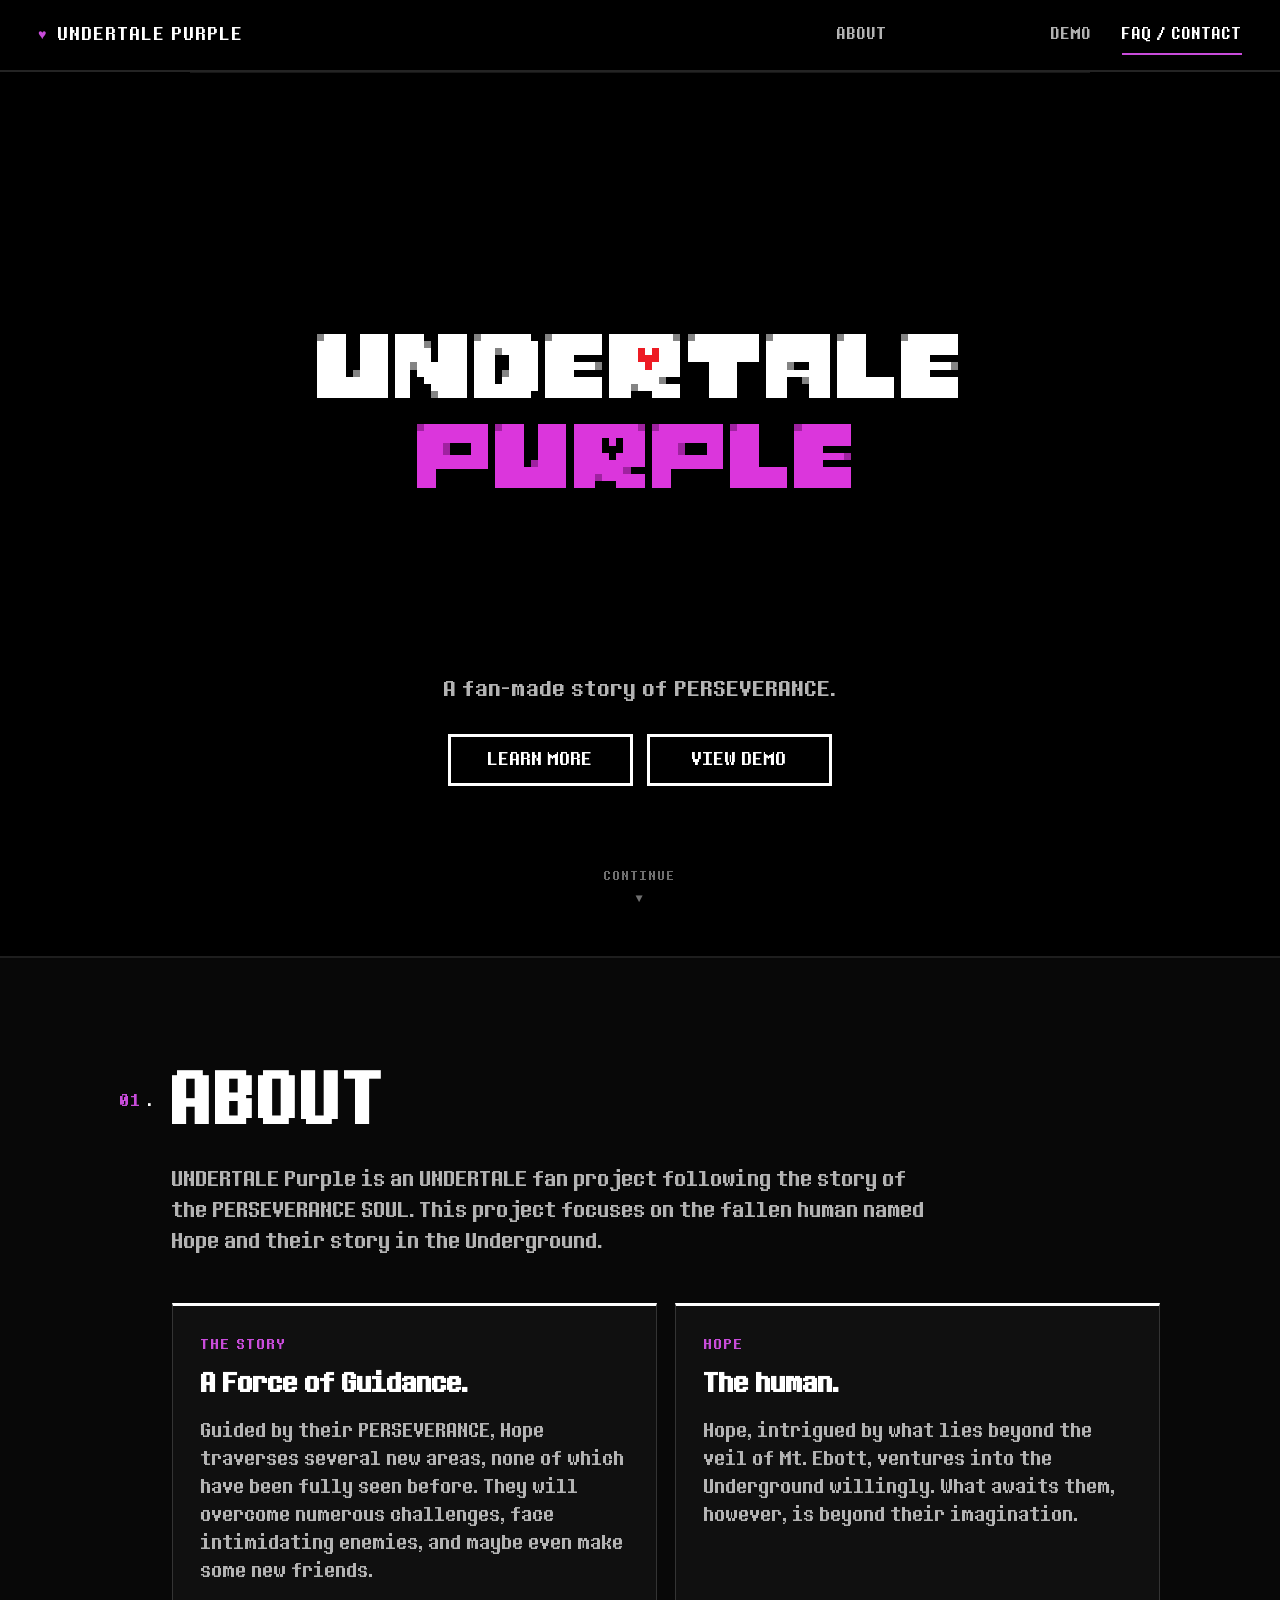
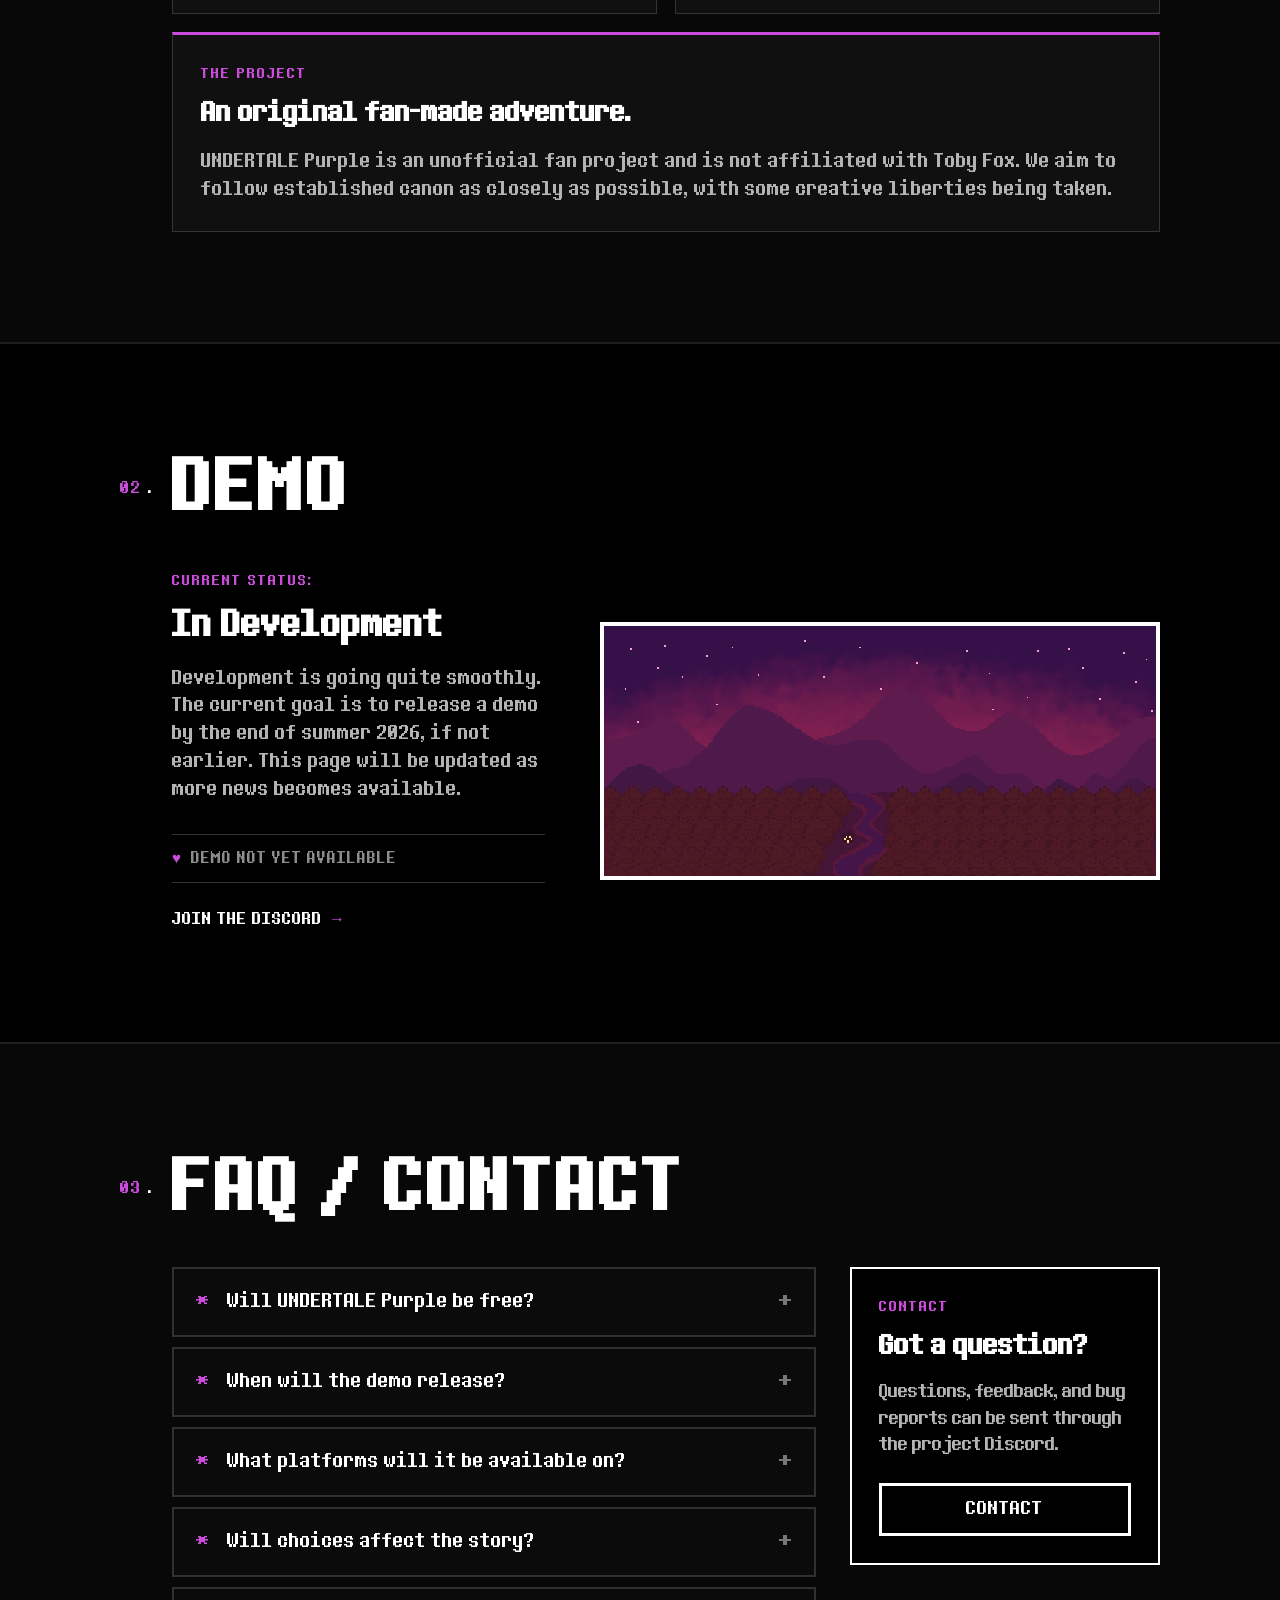
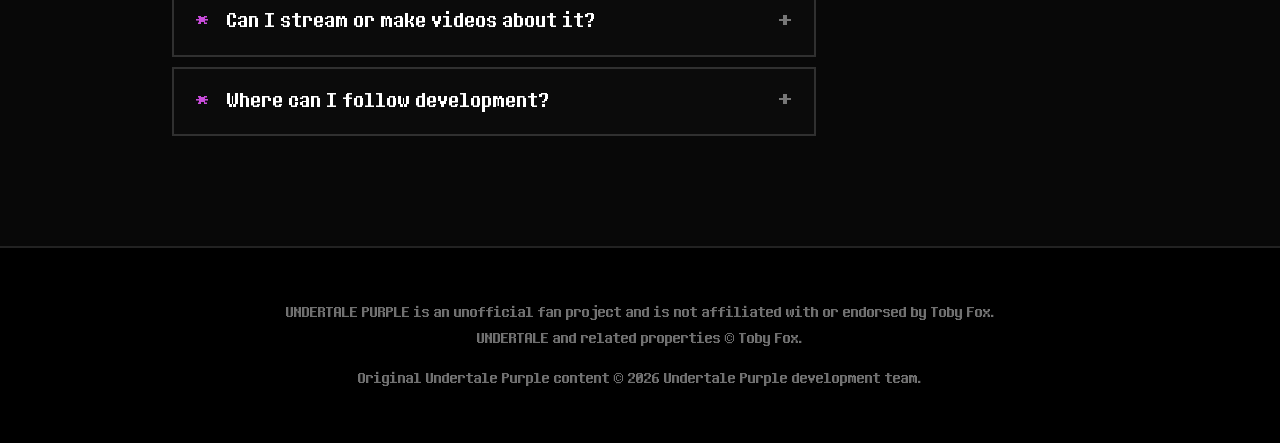
==== index.html @ 8460ae5f "Initial push of the UTP website" ====
<!DOCTYPE html>
<html lang="en">

<head>
    <meta charset="UTF-8">

    <meta
        name="viewport"
        content="width=device-width, initial-scale=1.0"
    >

    <meta
        name="description"
        content="Undertale Purple is an unofficial fan-made Undertale project."
    >

    <title>Undertale Purple</title>

    <link rel="stylesheet" href="style.css">
</head>

<body>

    <header class="topbar">

        <a class="site-name" href="#home">
            <span class="nav-heart">♥</span>
            <span>UNDERTALE PURPLE</span>
        </a>

        <nav class="navigation" aria-label="Main navigation">

            <a href="#about">
                ABOUT
            </a>

            <!--
                This occupies space in the navigation,
                but its text is invisible until hovered.
            -->

            <a
    class="completion-link"
    href="completion.html"
    aria-label="Completion"
>
                <span class="completion-text">
                    COMPLETION
                </span>
            </a>

            <a href="#demo">
                DEMO
            </a>

            <a href="#faq">
                FAQ / CONTACT
            </a>

        </nav>

    </header>

    <main>

        <!-- HERO -->

        <section class="hero" id="home">

            <div class="hero-content">

                <img
                    class="logo"
                    src="images/utp-logo.png"
                    alt="Undertale Purple"
                >

                <p class="tagline">
                    A fan-made story of PERSEVERANCE.
                </p>

                <div class="hero-buttons">

                    <a class="menu-button" href="#about">
                        <span class="button-heart">♥</span>
                        <span>LEARN MORE</span>
                    </a>

                    <a class="menu-button" href="#demo">
                        <span class="button-heart">♥</span>
                        <span>VIEW DEMO</span>
                    </a>

                </div>

            </div>

            <a class="scroll-indicator" href="#about">
                <span>CONTINUE</span>
                <span class="scroll-arrow">▼</span>
            </a>

        </section>

        <!-- ABOUT -->

        <section
            class="content-section about-section"
            id="about"
        >

            <div class="section-inner">

                <header class="section-heading">

                    <span class="section-marker">
                        01
                    </span>

                    <h2>ABOUT</h2>

                </header>

                <p class="section-intro">
                    UNDERTALE Purple is an UNDERTALE fan project
                    following the story of the PERSEVERANCE SOUL.
                    This project focuses on the fallen human named
                    Hope and their story in the Underground.
                </p>

                <div class="about-grid">

                    <article class="info-box">

                        <p class="small-label">
                            THE STORY
                        </p>

                        <h3>
                            A Force of Guidance.
                        </h3>

                        <p>
                            Guided by their PERSEVERANCE, Hope
                            traverses several new areas, none of
                            which have been fully seen before.
                            They will overcome numerous challenges,
                            face intimidating enemies, and maybe
                            even make some new friends.
                        </p>

                    </article>

                    <article class="info-box">

                        <p class="small-label">
                            HOPE
                        </p>

                        <h3>
                            The human.
                        </h3>

                        <p>
                            Hope, intrigued by what lies beyond the
                            veil of Mt. Ebott, ventures into the
                            Underground willingly. What awaits them,
                            however, is beyond their imagination.
                        </p>

                    </article>

                    <article class="info-box project-box">

                        <p class="small-label">
                            THE PROJECT
                        </p>

                        <h3>
                            An original fan-made adventure.
                        </h3>

                        <p>
                            UNDERTALE Purple is an unofficial fan
                            project and is not affiliated with Toby
                            Fox. We aim to follow established canon
                            as closely as possible, with some
                            creative liberties being taken.
                        </p>

                    </article>

                </div>

            </div>

        </section>

        <!-- DEMO -->

        <section
            class="content-section demo-section"
            id="demo"
        >

            <div class="section-inner">

                <header class="section-heading">

                    <span class="section-marker">
                        02
                    </span>

                    <h2>DEMO</h2>

                </header>

                <div class="demo-layout">

                    <div class="demo-copy">

                        <p class="small-label">
                            CURRENT STATUS:
                        </p>

                        <h3>
                            In Development
                        </h3>

                        <p>
                            Development is going quite smoothly.
                            The current goal is to release a demo
                            by the end of summer 2026, if not
                            earlier. This page will be updated as
                            more news becomes available.
                        </p>

                        <div class="status-line">
                            <span class="status-heart">♥</span>
                            <span>DEMO NOT YET AVAILABLE</span>
                        </div>

                        <a
                            class="text-link"
                            href="https://discord.gg/YK6adK9yU7"
                            target="_blank"
                            rel="noopener noreferrer"
                        >
                            JOIN THE DISCORD

                            <span aria-hidden="true">
                                →
                            </span>
                        </a>

                    </div>

                    <div class="demo-screen">

                        <img
                            class="demo-image"
                            src="images/utp-teaser.png"
                            alt="Undertale Purple teaser screenshot"
                        >

                    </div>

                </div>

            </div>

        </section>

        <!-- FAQ / CONTACT -->

        <section
            class="content-section faq-section"
            id="faq"
        >

            <div class="section-inner">

                <header class="section-heading">

                    <span class="section-marker">
                        03
                    </span>

                    <h2>FAQ / CONTACT</h2>

                </header>

                <div class="faq-layout">

                    <div class="faq-list">

                        <details>

                            <summary>
                                Will UNDERTALE Purple be free?
                            </summary>

                            <p>
                                Yes. UNDERTALE Purple is a free,
                                fan-made project and will be
                                available at no cost.
                            </p>

                        </details>

                        <details>

                            <summary>
                                When will the demo release?
                            </summary>

                            <p>
                                The current goal is to release the
                                demo by the end of summer 2026,
                                although this may change depending
                                on development.
                            </p>

                        </details>

                        <details>

                            <summary>
                                What platforms will it be available on?
                            </summary>

                            <p>
                                UNDERTALE Purple is currently being
                                developed for Windows. Support for
                                other platforms is most likely impossible.
                            </p>

                        </details>

                        <details>

                            <summary>
                                Will choices affect the story?
                            </summary>

                            <p>
                                Yes. Extremely.
                            </p>

                        </details>

                        <details>

                            <summary>
                                Can I stream or make videos about it?
                            </summary>

                            <p>
                                Yes. Once a public build is
                                available, you are welcome to
                                stream, record, and create videos
                                featuring UNDERTALE Purple. Just be sure to link the game in the description of the video.
                            </p>

                        </details>

                        <details>

                            <summary>
                                Where can I follow development?
                            </summary>

                            <p>
                                Join the UNDERTALE Purple Updates Discord server for exclusive
                                previews, announcements, and
                                community discussion. I may also post updates on my TikTok or other social media. My handle is always toebeans228.
                            </p>

                        </details>

                    </div>

                    <aside class="contact-panel">

                        <p class="small-label">
                            CONTACT
                        </p>

                        <h3>
                            Got a question?
                        </h3>

                        <p>
                            Questions, feedback, and bug reports
                            can be sent through the project Discord.
                        </p>

                        <a
                            class="menu-button contact-button"
                            href="https://discord.gg/YK6adK9yU7"
                            target="_blank"
                            rel="noopener noreferrer"
                        >
                            <span class="button-heart">♥</span>
                            <span>CONTACT</span>
                        </a>

                    </aside>

                </div>

            </div>

        </section>

    </main>

    <footer>

        <p>
            UNDERTALE PURPLE is an unofficial fan project
            and is not affiliated with or endorsed by Toby Fox.
        </p>

        <p>
            UNDERTALE and related properties © Toby Fox.
        </p>

        <p class="copyright">
            Original Undertale Purple content © 2026
            Undertale Purple development team.
        </p>

    </footer>

    <script src="script.js"></script>

</body>

</html>
---- style.css ----
@font-face
{
    font-family: "Determination Sans";
    src: url("fonts/determination.ttf") format("truetype");
    font-weight: normal;
    font-style: normal;
}

:root
{
    --black: #000000;
    --near-black: #080808;
    --panel: #101010;
    --panel-hover: #151515;

    --white: #ffffff;
    --gray: #b3b3b3;
    --dark-gray: #343434;

    --purple: #c94cdb;
    --purple-dark: #752982;

    --content-width: 1040px;
}

*
{
    box-sizing: border-box;
}

html
{
    scroll-behavior: smooth;
    scroll-padding-top: 82px;
}

body
{
    margin: 0;

    overflow-x: hidden;

    background-color: var(--black);
    color: var(--white);

    font-family:
        "Determination Sans",
        "Courier New",
        monospace;

    line-height: 1.55;
}

img
{
    display: block;

    max-width: 100%;
}

a
{
    color: inherit;
}

::selection
{
    color: var(--black);
    background-color: var(--purple);
}

/*
    TOP NAVIGATION
*/

.topbar
{
    position: fixed;
    top: 0;
    left: 0;

    z-index: 1000;

    width: 100%;
    min-height: 72px;

    display: flex;
    justify-content: space-between;
    align-items: center;

    padding: 0 38px;

    background-color: rgba(0, 0, 0, 0.97);
    border-bottom: 2px solid #242424;

    transition:
        min-height 0.2s ease,
        border-color 0.2s ease;
}

.topbar.scrolled
{
    min-height: 64px;

    border-bottom-color: var(--purple-dark);
}

.site-name
{
    display: flex;
    align-items: center;
    gap: 10px;

    color: var(--white);

    font-size: 17px;
    letter-spacing: 2px;

    text-decoration: none;
}

.nav-heart
{
    color: var(--purple);

    font-size: 14px;
}

.navigation
{
    display: flex;
    align-items: center;
    gap: 30px;
}

.navigation a
{
    position: relative;

    padding: 8px 0 6px;

    color: var(--gray);

    border-bottom: 2px solid transparent;

    font-size: 15px;
    letter-spacing: 1px;

    text-decoration: none;

    transition:
        color 0.15s ease,
        border-color 0.15s ease;
}

.navigation a:hover
{
    color: var(--white);
}

.navigation a.active
{
    color: var(--white);

    border-bottom-color: var(--purple);
}

/*
    HIDDEN COMPLETION LINK
*/

.navigation .completion-link
{
    width: 104px;

    display: inline-flex;
    justify-content: center;
    align-items: center;

    color: var(--black);

    border-bottom-color: transparent;

    user-select: none;
}

.completion-text
{
    opacity: 0;

    color: var(--purple);

    transition:
        opacity 0.15s ease,
        color 0.15s ease;
}

.navigation .completion-link:hover .completion-text,
.navigation .completion-link:focus-visible .completion-text
{
    opacity: 1;
}

.navigation .completion-link:hover
{
    border-bottom-color: var(--purple);
}

/*
    HERO
*/

.hero
{
    position: relative;

    min-height: 100vh;

    display: flex;
    justify-content: center;
    align-items: center;

    padding: 130px 24px 115px;

    overflow: hidden;

    text-align: center;
}

.hero::before
{
    content: "";

    position: absolute;
    top: 72px;
    left: 50%;

    width: min(900px, 88%);
    height: 1px;

    background-color: #171717;

    transform: translateX(-50%);
}

.hero-content
{
    position: relative;
    z-index: 2;

    width: min(850px, 100%);

    display: flex;
    flex-direction: column;
    align-items: center;

    transform: translateY(-55px);
}

.logo
{
    width: min(760px, 94%);
    height: auto;

    image-rendering: pixelated;
}

.tagline
{
    margin: 28px 0;

    color: var(--gray);

    font-size: 21px;
    letter-spacing: 1px;
}

.hero-buttons
{
    display: flex;
    justify-content: center;
    flex-wrap: wrap;
    gap: 14px;
}

/*
    BUTTONS
*/

.menu-button
{
    min-width: 185px;

    display: inline-flex;
    justify-content: center;
    align-items: center;
    gap: 9px;

    padding: 10px 18px;

    color: var(--white);
    background-color: var(--black);

    border: 3px solid var(--white);

    font-size: 17px;
    letter-spacing: 1px;

    text-decoration: none;

    transition:
        color 0.12s ease,
        background-color 0.12s ease,
        border-color 0.12s ease;
}

.button-heart
{
    display: none;

    color: var(--purple);
}

.menu-button:hover
{
    color: var(--purple);

    border-color: var(--purple);
}

.menu-button:hover .button-heart
{
    display: inline;
}

.menu-button:focus-visible,
.navigation a:focus-visible,
.site-name:focus-visible,
.text-link:focus-visible,
.scroll-indicator:focus-visible,
summary:focus-visible
{
    outline: 2px solid var(--purple);
    outline-offset: 4px;
}

/*
    SCROLL PROMPT
*/

.scroll-indicator
{
    position: absolute;
    bottom: 48px;
    left: 50%;

    display: flex;
    flex-direction: column;
    align-items: center;
    gap: 4px;

    color: #707070;

    font-size: 12px;
    letter-spacing: 2px;

    text-decoration: none;

    transform: translateX(-50%);

    transition:
        color 0.15s ease,
        opacity 0.2s ease;
}

.scroll-indicator:hover
{
    color: var(--white);
}

.scroll-arrow
{
    animation: arrow-bob 1.35s steps(2, end) infinite;
}

body.has-scrolled .scroll-indicator
{
    opacity: 0;

    pointer-events: none;
}

/*
    GENERAL SECTIONS
*/

.content-section
{
    position: relative;

    padding: 110px 30px;

    border-top: 2px solid #1e1e1e;
}

.section-inner
{
    width: min(var(--content-width), 100%);

    margin: 0 auto;
}

.section-heading
{
    display: flex;
    align-items: center;
    gap: 18px;

    margin-bottom: 28px;
}

.section-marker
{
    color: var(--purple);

    font-size: 16px;
    letter-spacing: 2px;
}

.section-marker::after
{
    content: ".";

    color: var(--white);
}

h2
{
    margin: 0;

    font-size: clamp(38px, 7vw, 68px);
    letter-spacing: 3px;
    line-height: 1;
}

h3
{
    margin-top: 0;

    font-size: 26px;
    line-height: 1.25;
}

.section-intro
{
    max-width: 760px;

    margin: 0 0 46px 52px;

    color: var(--gray);

    font-size: 20px;
}

.small-label
{
    margin: 0 0 12px;

    color: var(--purple);

    font-size: 14px;
    letter-spacing: 2px;
}

/*
    ABOUT
*/

.about-section
{
    background-color: var(--near-black);
}

.about-grid
{
    display: grid;
    grid-template-columns: repeat(2, 1fr);
    gap: 18px;

    margin-left: 52px;
}

.info-box
{
    padding: 28px;

    background-color: var(--panel);

    border-top: 3px solid var(--white);
    border-right: 1px solid var(--dark-gray);
    border-bottom: 1px solid var(--dark-gray);
    border-left: 1px solid var(--dark-gray);

    transition:
        background-color 0.15s ease,
        border-color 0.15s ease;
}

.info-box:hover
{
    background-color: var(--panel-hover);

    border-right-color: #505050;
    border-bottom-color: #505050;
    border-left-color: #505050;
}

.info-box h3
{
    margin-bottom: 18px;
}

.info-box p:last-child
{
    margin-bottom: 0;

    color: var(--gray);

    font-size: 18px;
}

.project-box
{
    grid-column: 1 / -1;

    border-top-color: var(--purple);
}

/*
    DEMO
*/

.demo-section
{
    background-color: var(--black);
}

.demo-layout
{
    display: grid;
    grid-template-columns:
        minmax(260px, 0.8fr)
        minmax(360px, 1.2fr);

    gap: 55px;
    align-items: center;

    margin-top: 48px;
    margin-left: 52px;
}

.demo-copy h3
{
    margin-bottom: 18px;

    font-size: 34px;
}

.demo-copy > p:not(.small-label)
{
    color: var(--gray);

    font-size: 18px;
}

.status-line
{
    display: flex;
    align-items: center;
    gap: 9px;

    margin: 30px 0 24px;
    padding: 12px 0;

    color: #8c8c8c;

    border-top: 1px solid #333333;
    border-bottom: 1px solid #333333;

    font-size: 15px;
    letter-spacing: 1px;
}

.status-heart
{
    color: var(--purple);
}

.text-link
{
    display: inline-flex;
    align-items: center;
    gap: 10px;

    color: var(--white);

    font-size: 16px;
    letter-spacing: 1px;

    text-decoration: none;
}

.text-link span
{
    color: var(--purple);

    transition: transform 0.15s ease;
}

.text-link:hover span
{
    transform: translateX(4px);
}

.demo-screen
{
    width: 100%;
    height: auto;
    min-height: 0;

    padding: 0;

    overflow: hidden;

    background-color: #050505;

    border: 4px solid var(--white);
}

.demo-image
{
    display: block;

    width: 100%;
    height: auto;

    margin: 0;

    image-rendering: pixelated;
}

/*
    FAQ
*/

.faq-section
{
    background-color: var(--near-black);
}

.faq-layout
{
    display: grid;
    grid-template-columns:
        minmax(0, 1.35fr)
        minmax(250px, 0.65fr);

    gap: 34px;

    margin-top: 45px;
    margin-left: 52px;
}

.faq-list
{
    display: flex;
    flex-direction: column;
    gap: 10px;
}

details
{
    background-color: #0b0b0b;

    border: 2px solid #303030;

    transition:
        background-color 0.15s ease,
        border-color 0.15s ease;
}

details:hover
{
    background-color: #101010;

    border-color: #505050;
}

details[open]
{
    background-color: #101010;

    border-color: var(--white);
}

summary
{
    position: relative;

    padding: 19px 55px 19px 22px;

    font-size: 18px;

    cursor: pointer;

    list-style: none;
}

summary::-webkit-details-marker
{
    display: none;
}

summary::before
{
    content: "*";

    margin-right: 12px;

    color: var(--purple);
}

summary::after
{
    content: "+";

    position: absolute;
    top: 50%;
    right: 21px;

    color: #777777;

    font-size: 24px;

    transform: translateY(-50%);
}

details[open] summary::after
{
    content: "−";

    color: var(--white);
}

details p
{
    margin: 0;

    padding: 0 26px 22px 49px;

    color: var(--gray);

    font-size: 17px;
}

.contact-panel
{
    align-self: start;

    padding: 27px;

    background-color: var(--black);

    border: 2px solid var(--white);
}

.contact-panel h3
{
    margin-bottom: 15px;
}

.contact-panel > p:not(.small-label)
{
    margin-bottom: 25px;

    color: var(--gray);

    font-size: 17px;
}

.contact-button
{
    width: 100%;
    min-width: 0;
}

/*
    FOOTER
*/

footer
{
    padding: 50px 25px;

    color: #707070;
    background-color: var(--black);

    border-top: 2px solid #222222;

    text-align: center;
}

footer p
{
    margin: 4px 0;

    font-size: 14px;
}

.copyright
{
    margin-top: 18px;
}

/*
    ANIMATIONS
*/

@keyframes arrow-bob
{
    0%,
    100%
    {
        transform: translateY(0);
    }

    50%
    {
        transform: translateY(5px);
    }
}

/*
    TABLET
*/

@media (max-width: 850px)
{
    html
    {
        scroll-padding-top: 100px;
    }

    .topbar
    {
        min-height: 92px;

        flex-direction: column;
        justify-content: center;
        gap: 8px;

        padding: 12px 20px;
    }

    .topbar.scrolled
    {
        min-height: 84px;
    }

    .navigation
    {
        gap: 18px;
    }

    .navigation a
    {
        font-size: 13px;
    }

    .navigation .completion-link
    {
        width: 90px;
    }

    .hero
    {
        padding-top: 150px;
    }

    .hero-content
    {
        transform: translateY(-35px);
    }

    .section-intro,
    .about-grid,
    .demo-layout,
    .faq-layout
    {
        margin-left: 0;
    }

    .about-grid
    {
        grid-template-columns: 1fr;
    }

    .project-box
    {
        grid-column: auto;
    }

    .demo-layout,
    .faq-layout
    {
        grid-template-columns: 1fr;
    }

    .demo-layout
    {
        gap: 36px;
    }

    .contact-panel
    {
        width: min(470px, 100%);
    }
}

/*
    PHONE
*/

@media (max-width: 520px)
{
    .topbar
    {
        padding-right: 14px;
        padding-left: 14px;
    }

    .site-name
    {
        font-size: 14px;
    }

    .navigation
    {
        width: 100%;

        justify-content: space-between;
        gap: 4px;
    }

    .navigation a
    {
        padding-bottom: 4px;

        font-size: 10px;
        letter-spacing: 0;
    }

    .navigation .completion-link
    {
        width: 68px;
    }

    .hero
    {
        min-height: 94vh;

        padding-right: 18px;
        padding-left: 18px;
    }

    .hero-content
    {
        transform: translateY(-20px);
    }

    .tagline
    {
        margin-top: 22px;

        font-size: 17px;
    }

    .hero-buttons
    {
        width: 100%;
    }

    .menu-button
    {
        width: 100%;
    }

    .content-section
    {
        padding: 85px 20px;
    }

    .section-heading
    {
        gap: 11px;
    }

    .section-marker
    {
        font-size: 13px;
    }

    h2
    {
        font-size: 38px;
    }

    .section-intro
    {
        font-size: 18px;
    }

    .info-box
    {
        padding: 23px;
    }

    summary
    {
        font-size: 16px;
    }
}

/*
    REDUCED MOTION
*/

@media (prefers-reduced-motion: reduce)
{
    html
    {
        scroll-behavior: auto;
    }

    *,
    *::before,
    *::after
    {
        animation-duration: 0.01ms !important;
        animation-iteration-count: 1 !important;

        transition-duration: 0.01ms !important;
    }
}
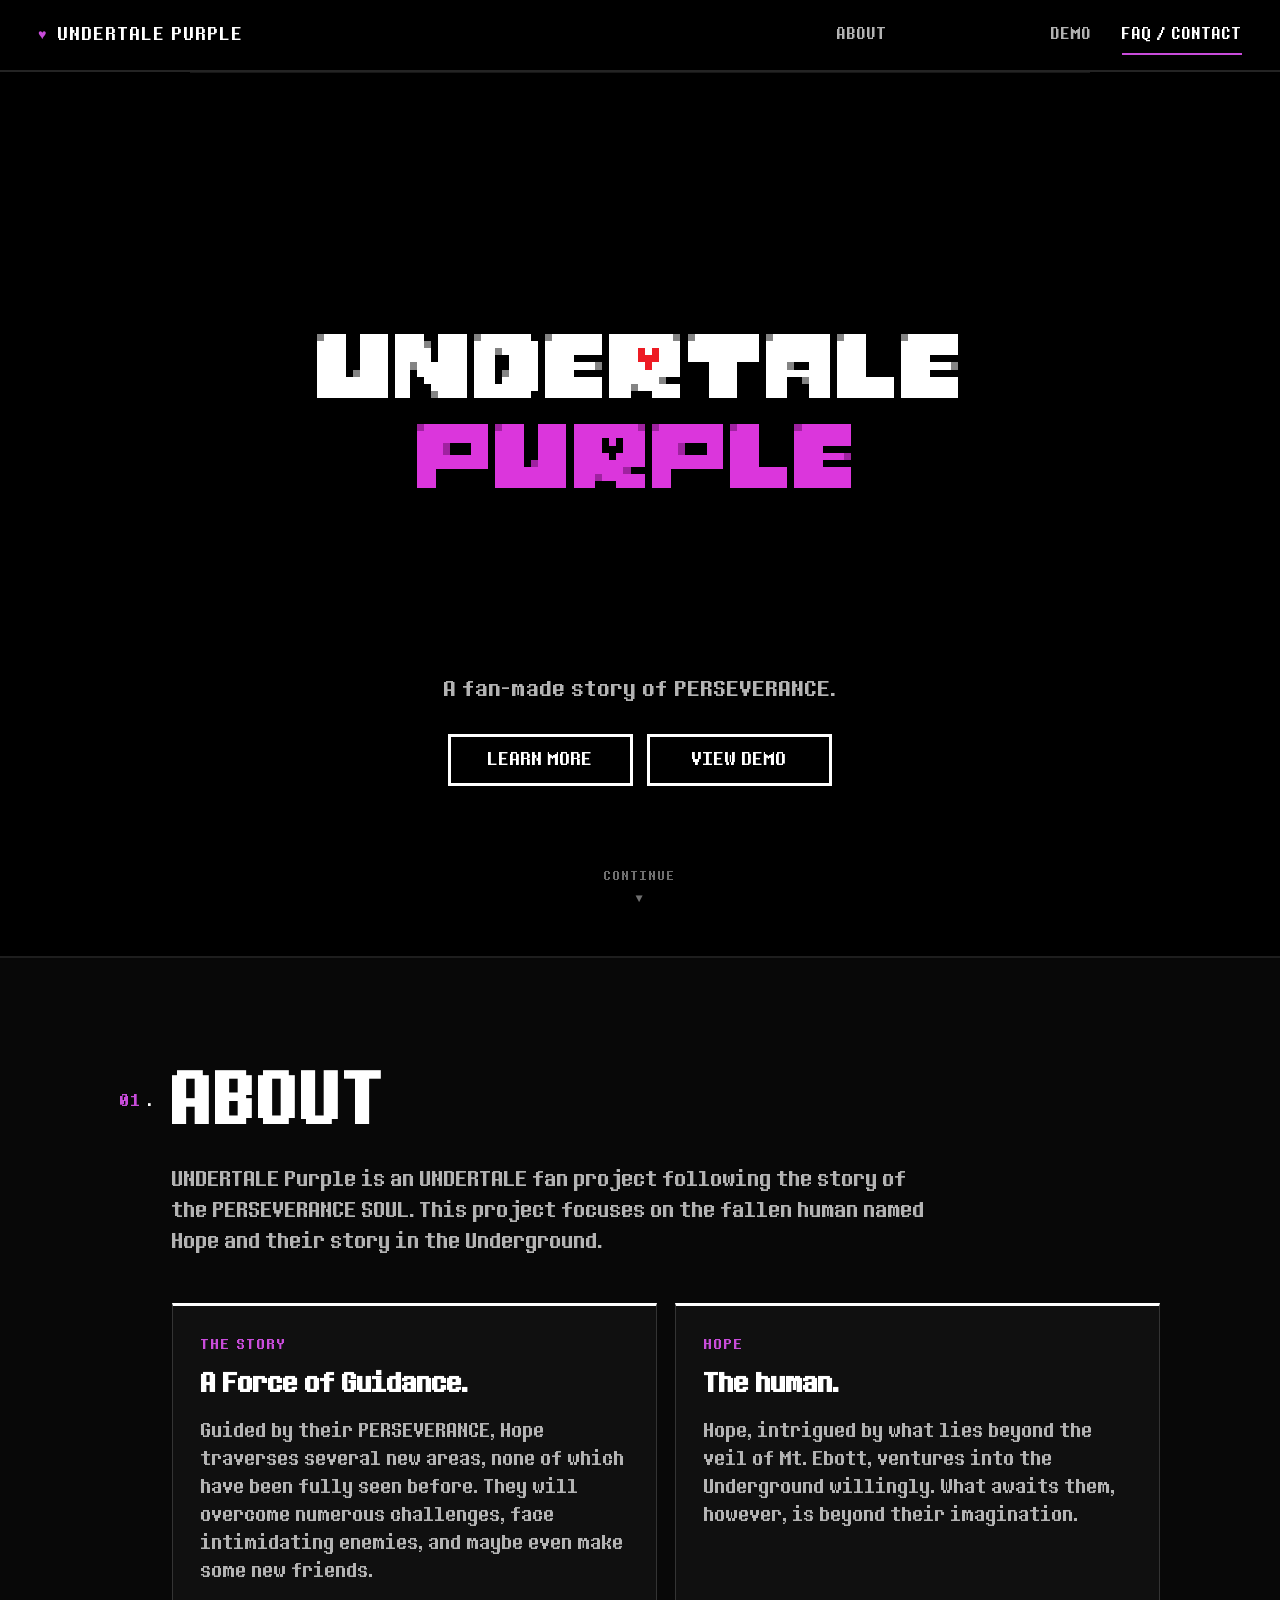
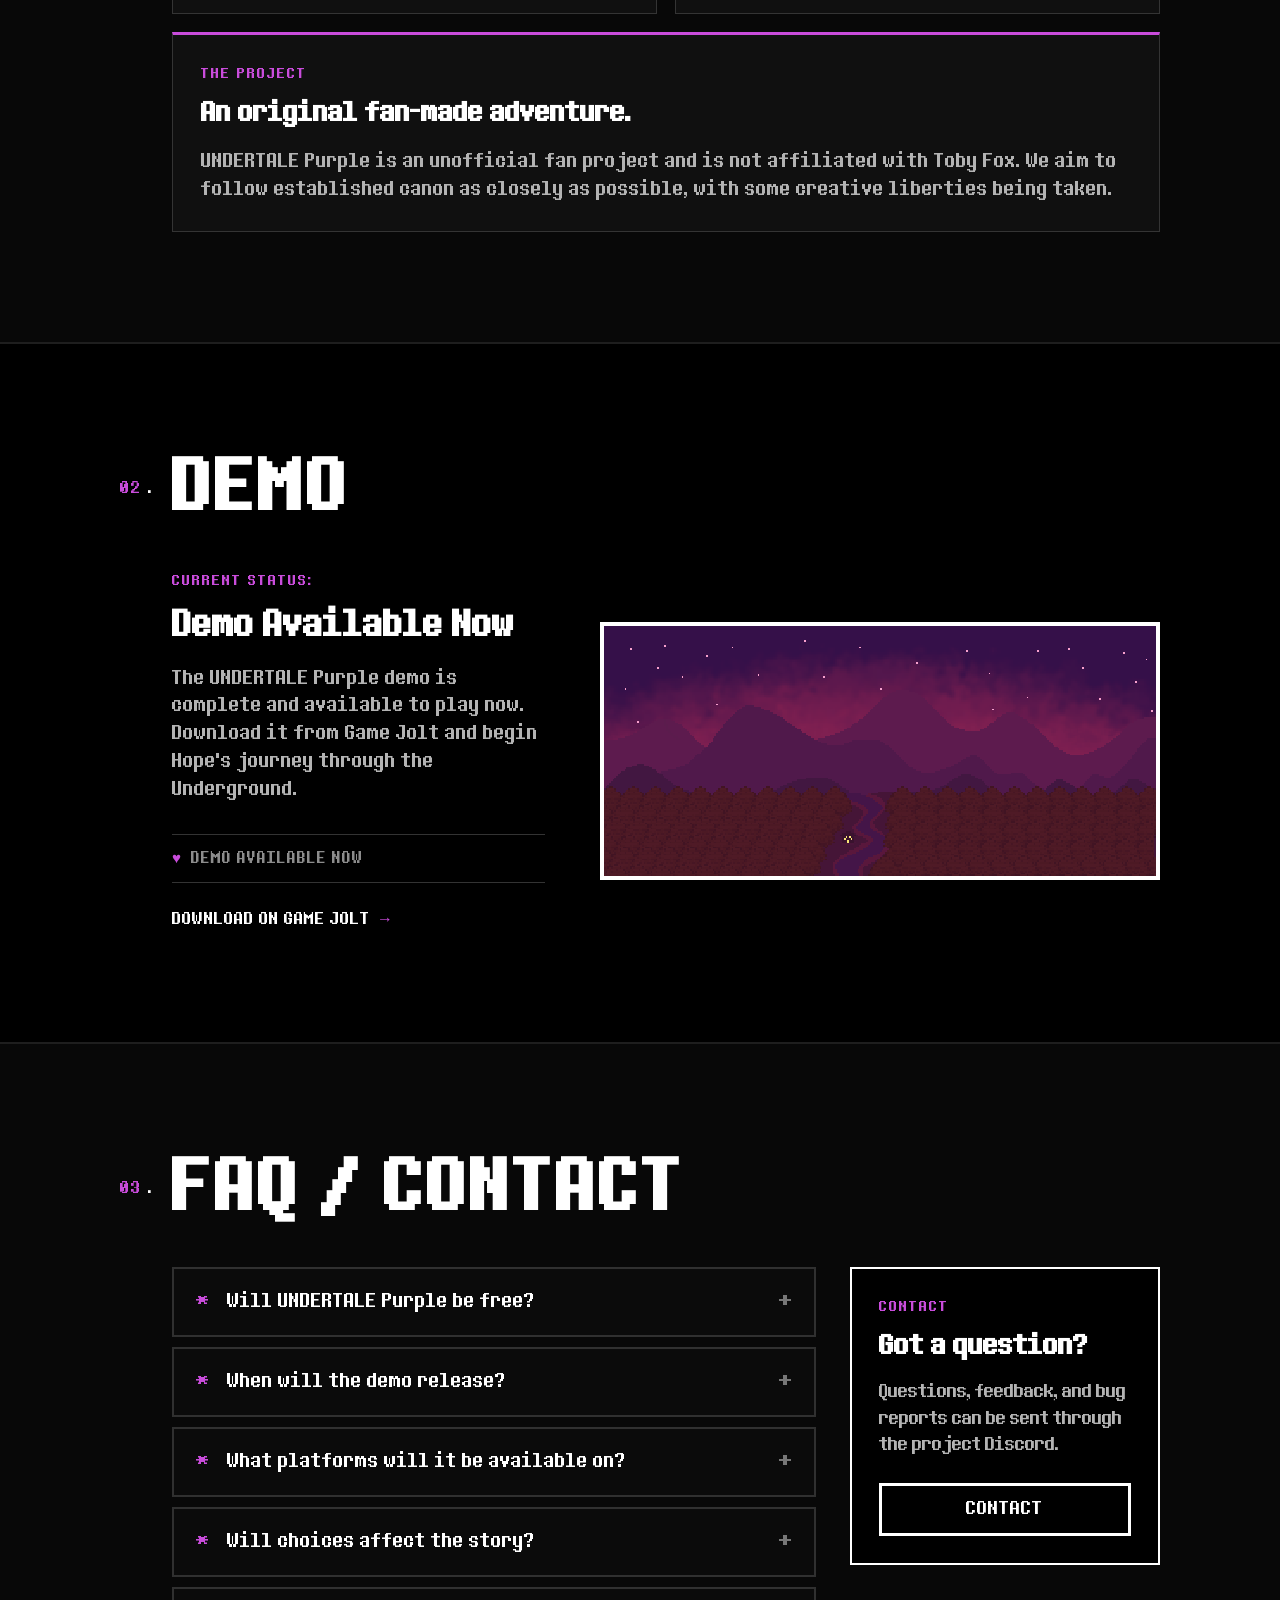
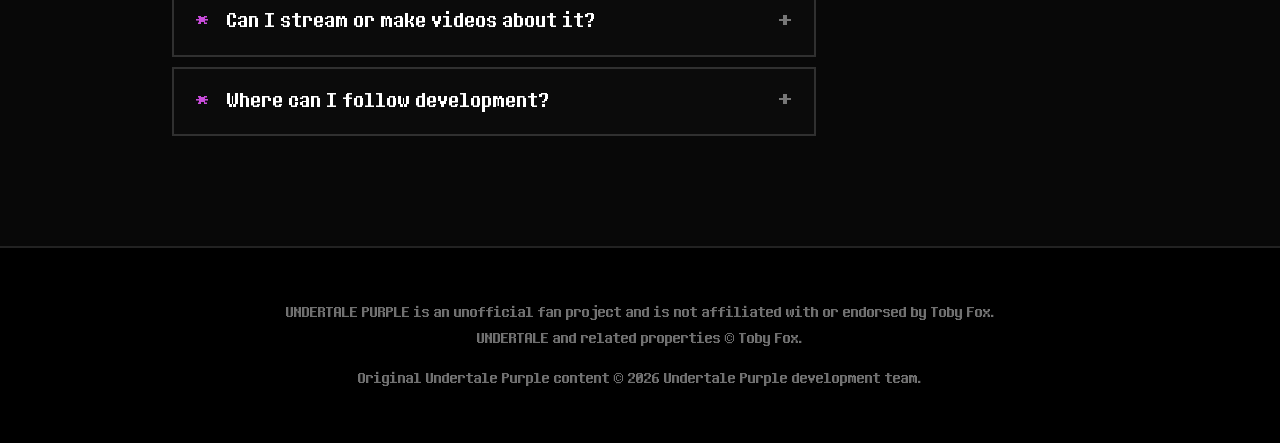
==== commit 7d57dde9: "Demo released!" ====
--- a/index.html
+++ b/index.html
@@ -224,29 +224,28 @@
                         </p>
 
                         <h3>
-                            In Development
+                            Demo Available Now
                         </h3>
 
                         <p>
-                            Development is going quite smoothly.
-                            The current goal is to release a demo
-                            by the end of summer 2026, if not
-                            earlier. This page will be updated as
-                            more news becomes available.
+                            The UNDERTALE Purple demo is complete
+                            and available to play now. Download it
+                            from Game Jolt and begin Hope's journey
+                            through the Underground.
                         </p>
 
                         <div class="status-line">
                             <span class="status-heart">♥</span>
-                            <span>DEMO NOT YET AVAILABLE</span>
+                            <span>DEMO AVAILABLE NOW</span>
                         </div>
 
                         <a
                             class="text-link"
-                            href="https://discord.gg/YK6adK9yU7"
+                            href="https://gamejolt.com/games/undertalepurple/1094121"
                             target="_blank"
                             rel="noopener noreferrer"
                         >
-                            JOIN THE DISCORD
+                            DOWNLOAD ON GAME JOLT
 
                             <span aria-hidden="true">
                                 →
@@ -397,7 +396,7 @@
 
                         <a
                             class="menu-button contact-button"
-                            href="https://discord.gg/YK6adK9yU7"
+                            href="https://discord.gg/NkSg9pUq8g"
                             target="_blank"
                             rel="noopener noreferrer"
                         >
@@ -437,4 +436,4 @@
 
 </body>
 
-</html>+</html>
